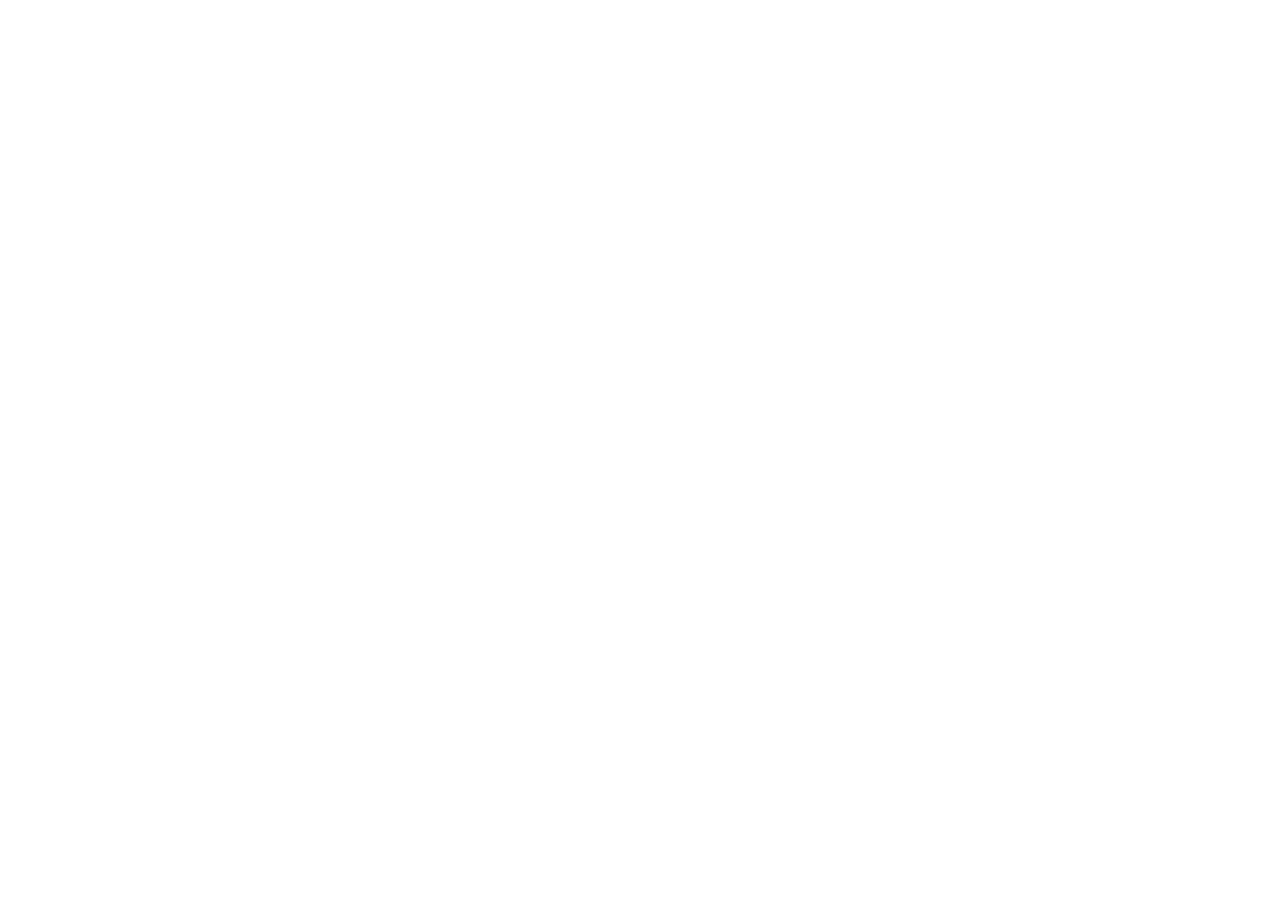
==== client/index.html @ d5b35cb5 "Refine website typography for a more modern and professional appearance Updates fonts in index.html," ====
<!DOCTYPE html>
<html lang="en">
  <head>
    <meta charset="UTF-8" />
    <meta name="viewport" content="width=device-width, initial-scale=1.0, maximum-scale=1" />
    <title>Claire Imbrogno | Hair and Makeup Artist Melbourne</title>
    <meta name="description" content="Professional hair and makeup artist in Melbourne specializing in bridal, editorial, and commercial beauty. Book your transformation with Claire Imbrogno today." />
    <meta name="keywords" content="makeup artist, hair stylist, Melbourne, bridal makeup, professional makeup, Claire Imbrogno, beauty" />
    <meta name="author" content="Claire Imbrogno" />
    
    <!-- Open Graph / Social Media Meta Tags -->
    <meta property="og:title" content="Claire Imbrogno | Hair and Makeup Artist Melbourne" />
    <meta property="og:description" content="Professional hair and makeup artist in Melbourne specializing in bridal, editorial, and commercial beauty by Claire Imbrogno." />
    <meta property="og:type" content="website" />
    <meta property="og:url" content="https://www.cimakeup.com.au" />
    <meta property="og:image" content="https://images.unsplash.com/photo-1522337360788-8b13dee7a37e?ixlib=rb-4.0.3&auto=format&fit=crop&w=1200&h=630" />
    
    <!-- Favicon -->
    <link rel="icon" href="data:image/svg+xml,<svg xmlns=%22http://www.w3.org/2000/svg%22 viewBox=%220 0 100 100%22><text y=%22.9em%22 font-size=%2290%22>💄</text></svg>" />
    
    <!-- Google Fonts -->
    <link rel="preconnect" href="https://fonts.googleapis.com" />
    <link rel="preconnect" href="https://fonts.gstatic.com" crossorigin />
    <link href="https://fonts.googleapis.com/css2?family=Inter:wght@300;400;500;600;700&family=Playfair+Display:ital,wght@0,400;0,500;0,600;0,700;1,400;1,500;1,600;1,700&family=Cormorant+Garamond:wght@300;400;500;600;700&family=Italiana&family=Cinzel:wght@400;500;600&family=Bodoni+Moda:opsz,wght@6..96,400;6..96,500;6..96,600;6..96,700&family=Cormorant+Infant:ital,wght@0,300;0,400;0,500;0,600;0,700;1,300;1,400;1,500;1,600;1,700&family=Gilda+Display&family=Nanum+Myeongjo:wght@400;700;800&family=Libre+Caslon+Display&family=Yeseva+One&family=Marcellus&family=Rufina:wght@400;700&family=Cormorant:wght@300;400;500;600;700&family=Bodoni+Moda:ital,opsz,wght@0,6..96,400;0,6..96,500;0,6..96,600;0,6..96,700;1,6..96,400;1,6..96,500;1,6..96,600&family=Antic+Didone&family=Alex+Brush&family=Allura&family=Tangerine:wght@400;700&family=Great+Vibes&family=Pinyon+Script&family=Petit+Formal+Script&family=Parisienne&family=Meddon&family=Dancing+Script:wght@400;500;600;700&family=Montserrat+Alternates:wght@300;400;500&family=Cardo:ital,wght@0,400;0,700;1,400&family=Cormorant+SC:wght@300;400;500;600;700&family=Playfair+Display+SC:ital,wght@0,400;0,700;1,400;1,700&family=Didot&family=Elsie:wght@400;900&family=Raleway:ital,wght@0,300;0,400;0,500;1,300;1,400&display=swap" rel="stylesheet" />
  </head>
  <body>
    <div id="root"></div>
    <script type="module" src="/src/main.tsx"></script>
    <!-- This is a replit script which adds a banner on the top of the page when opened in development mode outside the replit environment -->
    <script type="text/javascript" src="https://replit.com/public/js/replit-dev-banner.js"></script>
  </body>
</html>
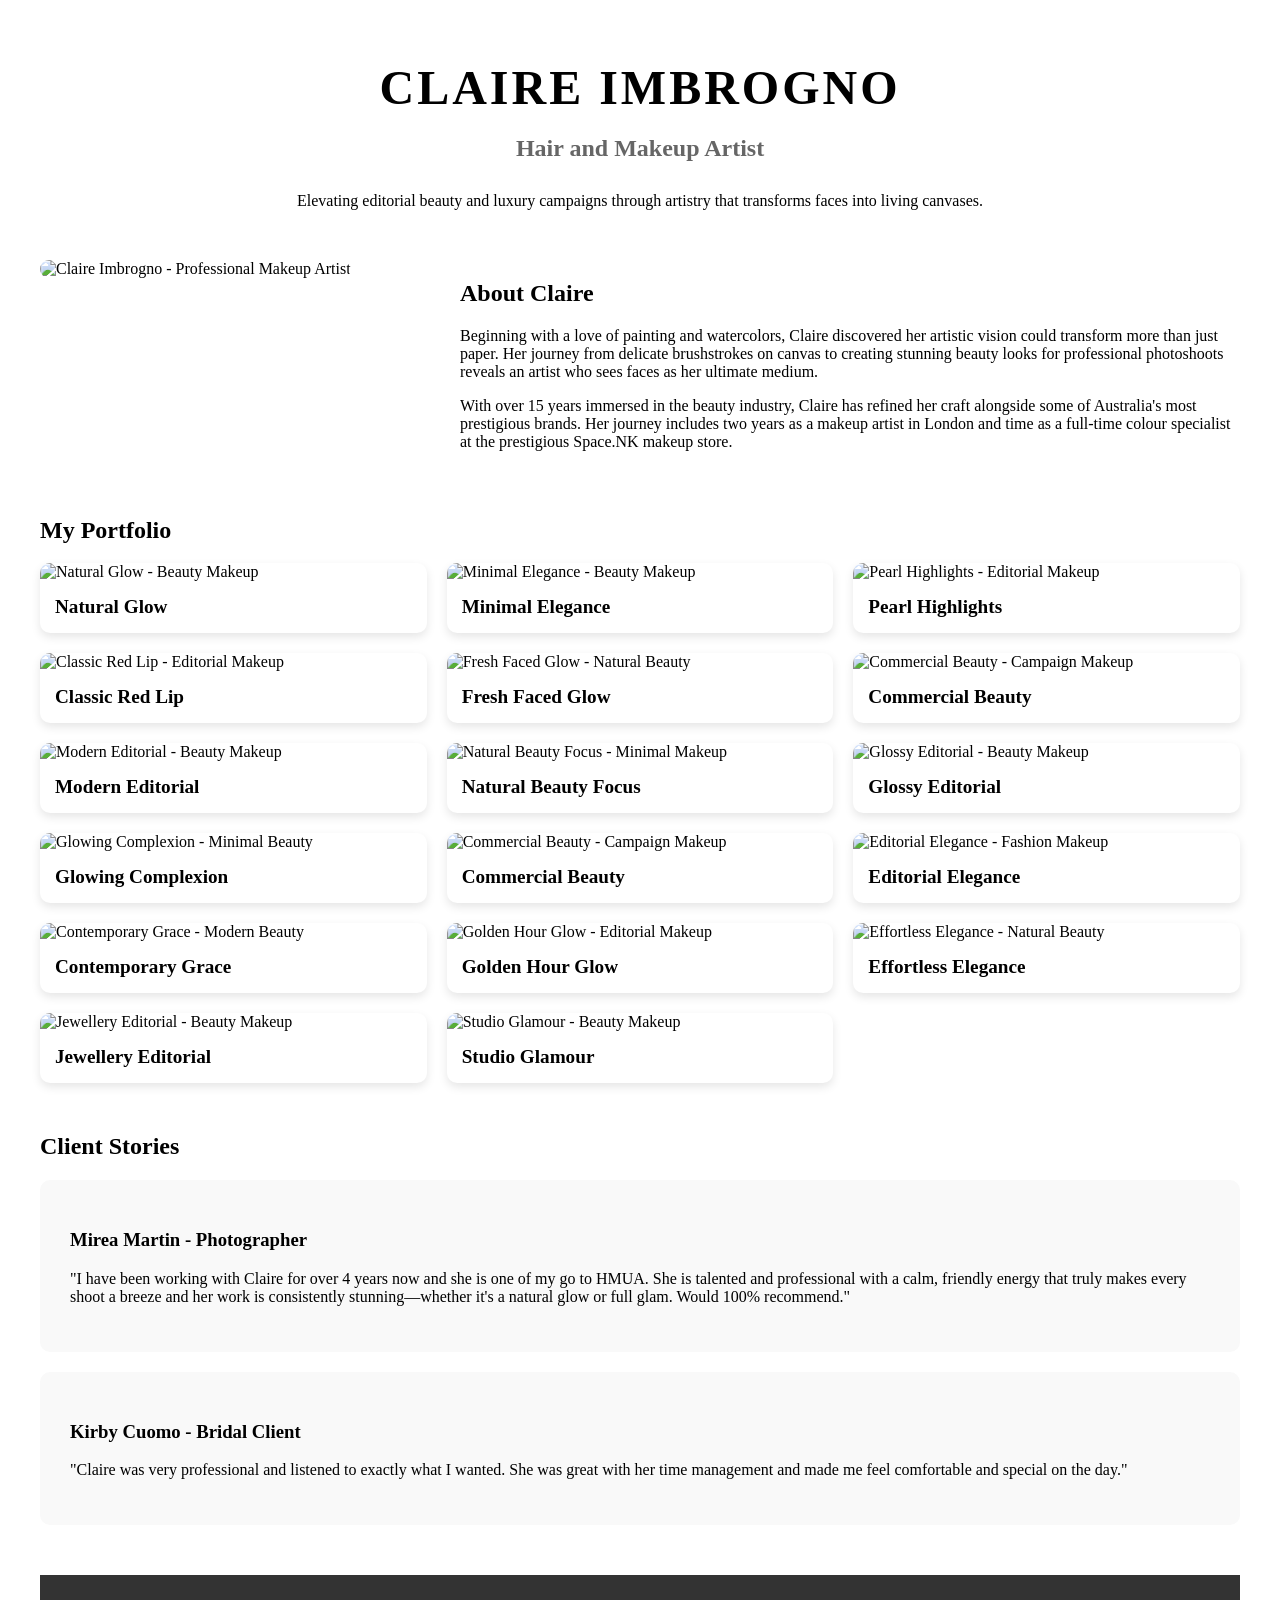
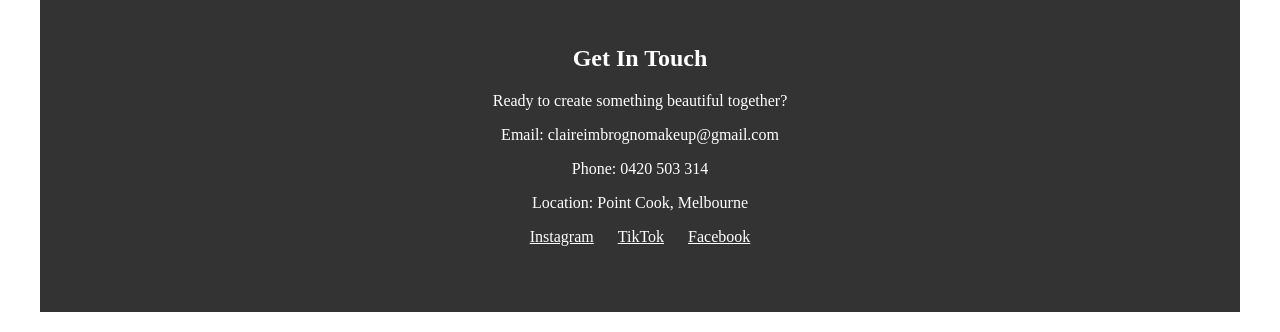
==== commit b9335fb0: "Update index.html" ====
--- a/client/index.html
+++ b/client/index.html
@@ -1,32 +1,169 @@
 <!DOCTYPE html>
 <html lang="en">
-  <head>
-    <meta charset="UTF-8" />
-    <meta name="viewport" content="width=device-width, initial-scale=1.0, maximum-scale=1" />
-    <title>Claire Imbrogno | Hair and Makeup Artist Melbourne</title>
-    <meta name="description" content="Professional hair and makeup artist in Melbourne specializing in bridal, editorial, and commercial beauty. Book your transformation with Claire Imbrogno today." />
-    <meta name="keywords" content="makeup artist, hair stylist, Melbourne, bridal makeup, professional makeup, Claire Imbrogno, beauty" />
-    <meta name="author" content="Claire Imbrogno" />
-    
-    <!-- Open Graph / Social Media Meta Tags -->
-    <meta property="og:title" content="Claire Imbrogno | Hair and Makeup Artist Melbourne" />
-    <meta property="og:description" content="Professional hair and makeup artist in Melbourne specializing in bridal, editorial, and commercial beauty by Claire Imbrogno." />
-    <meta property="og:type" content="website" />
-    <meta property="og:url" content="https://www.cimakeup.com.au" />
-    <meta property="og:image" content="https://images.unsplash.com/photo-1522337360788-8b13dee7a37e?ixlib=rb-4.0.3&auto=format&fit=crop&w=1200&h=630" />
-    
-    <!-- Favicon -->
-    <link rel="icon" href="data:image/svg+xml,<svg xmlns=%22http://www.w3.org/2000/svg%22 viewBox=%220 0 100 100%22><text y=%22.9em%22 font-size=%2290%22>💄</text></svg>" />
-    
-    <!-- Google Fonts -->
-    <link rel="preconnect" href="https://fonts.googleapis.com" />
-    <link rel="preconnect" href="https://fonts.gstatic.com" crossorigin />
-    <link href="https://fonts.googleapis.com/css2?family=Inter:wght@300;400;500;600;700&family=Playfair+Display:ital,wght@0,400;0,500;0,600;0,700;1,400;1,500;1,600;1,700&family=Cormorant+Garamond:wght@300;400;500;600;700&family=Italiana&family=Cinzel:wght@400;500;600&family=Bodoni+Moda:opsz,wght@6..96,400;6..96,500;6..96,600;6..96,700&family=Cormorant+Infant:ital,wght@0,300;0,400;0,500;0,600;0,700;1,300;1,400;1,500;1,600;1,700&family=Gilda+Display&family=Nanum+Myeongjo:wght@400;700;800&family=Libre+Caslon+Display&family=Yeseva+One&family=Marcellus&family=Rufina:wght@400;700&family=Cormorant:wght@300;400;500;600;700&family=Bodoni+Moda:ital,opsz,wght@0,6..96,400;0,6..96,500;0,6..96,600;0,6..96,700;1,6..96,400;1,6..96,500;1,6..96,600&family=Antic+Didone&family=Alex+Brush&family=Allura&family=Tangerine:wght@400;700&family=Great+Vibes&family=Pinyon+Script&family=Petit+Formal+Script&family=Parisienne&family=Meddon&family=Dancing+Script:wght@400;500;600;700&family=Montserrat+Alternates:wght@300;400;500&family=Cardo:ital,wght@0,400;0,700;1,400&family=Cormorant+SC:wght@300;400;500;600;700&family=Playfair+Display+SC:ital,wght@0,400;0,700;1,400;1,700&family=Didot&family=Elsie:wght@400;900&family=Raleway:ital,wght@0,300;0,400;0,500;1,300;1,400&display=swap" rel="stylesheet" />
-  </head>
-  <body>
-    <div id="root"></div>
-    <script type="module" src="/src/main.tsx"></script>
-    <!-- This is a replit script which adds a banner on the top of the page when opened in development mode outside the replit environment -->
-    <script type="text/javascript" src="https://replit.com/public/js/replit-dev-banner.js"></script>
-  </body>
+<head>
+    <meta charset="UTF-8">
+    <meta name="viewport" content="width=device-width, initial-scale=1.0">
+    <title>Claire Imbrogno - Professional Makeup Artist</title>
+    <meta name="description" content="Professional makeup artist in Melbourne specializing in beauty, editorial, campaign, and bridal makeup. Creating stunning looks for photoshoots, weddings, and special events.">
+    <style>
+        body { font-family: 'Tenor Sans', Georgia, serif; margin: 0; padding: 0; }
+        .container { max-width: 1200px; margin: 0 auto; padding: 20px; }
+        .hero { text-align: center; margin-bottom: 50px; }
+        .hero h1 { font-size: 3rem; margin-bottom: 10px; letter-spacing: 3px; }
+        .hero h2 { font-size: 1.5rem; color: #666; margin-bottom: 30px; }
+        .portfolio-grid { display: grid; grid-template-columns: repeat(auto-fit, minmax(300px, 1fr)); gap: 20px; margin-bottom: 50px; }
+        .portfolio-item { background: white; border-radius: 10px; overflow: hidden; box-shadow: 0 4px 10px rgba(0,0,0,0.1); }
+        .portfolio-item img { width: 100%; height: 400px; object-fit: cover; }
+        .portfolio-item h3 { padding: 15px; margin: 0; font-size: 1.2rem; }
+        .about-section { display: grid; grid-template-columns: 1fr 2fr; gap: 30px; margin-bottom: 50px; }
+        .about-image img { width: 100%; border-radius: 10px; }
+        .testimonials { margin-bottom: 50px; }
+        .testimonial { background: #f9f9f9; padding: 30px; border-radius: 10px; margin-bottom: 20px; }
+        .contact { text-align: center; background: #333; color: white; padding: 50px; }
+        .hidden { display: none; }
+    </style>
+</head>
+<body>
+    <div class="container">
+        <!-- Hero Section -->
+        <section class="hero">
+            <h1>CLAIRE IMBROGNO</h1>
+            <h2>Hair and Makeup Artist</h2>
+            <p>Elevating editorial beauty and luxury campaigns through artistry that transforms faces into living canvases.</p>
+        </section>
+
+        <!-- About Section -->
+        <section class="about-section">
+            <div class="about-image">
+                <img src="assets/portfolio/Claire-scaled.jpeg" alt="Claire Imbrogno - Professional Makeup Artist">
+            </div>
+            <div class="about-text">
+                <h2>About Claire</h2>
+                <p>Beginning with a love of painting and watercolors, Claire discovered her artistic vision could transform more than just paper. Her journey from delicate brushstrokes on canvas to creating stunning beauty looks for professional photoshoots reveals an artist who sees faces as her ultimate medium.</p>
+                <p>With over 15 years immersed in the beauty industry, Claire has refined her craft alongside some of Australia's most prestigious brands. Her journey includes two years as a makeup artist in London and time as a full-time colour specialist at the prestigious Space.NK makeup store.</p>
+            </div>
+        </section>
+
+        <!-- Portfolio Section -->
+        <section class="portfolio">
+            <h2>My Portfolio</h2>
+            <div class="portfolio-grid">
+                <div class="portfolio-item">
+                    <img src="assets/portfolio/IMG_7108.jpeg" alt="Natural Glow - Beauty Makeup">
+                    <h3>Natural Glow</h3>
+                </div>
+                <div class="portfolio-item">
+                    <img src="assets/portfolio/IMG_7112.jpeg" alt="Minimal Elegance - Beauty Makeup">
+                    <h3>Minimal Elegance</h3>
+                </div>
+                <div class="portfolio-item">
+                    <img src="assets/portfolio/240116_SUPRE_JGREEN_SH_04_658.jpeg" alt="Pearl Highlights - Editorial Makeup">
+                    <h3>Pearl Highlights</h3>
+                </div>
+                <div class="portfolio-item">
+                    <img src="assets/portfolio/240116_SUPRE_JGREEN_SH_09_1237.jpeg" alt="Classic Red Lip - Editorial Makeup">
+                    <h3>Classic Red Lip</h3>
+                </div>
+                <div class="portfolio-item">
+                    <img src="assets/portfolio/240215_SUPRE_JGREEN_01_095.jpeg" alt="Fresh Faced Glow - Natural Beauty">
+                    <h3>Fresh Faced Glow</h3>
+                </div>
+                <div class="portfolio-item">
+                    <img src="assets/portfolio/240215_SUPRE_JGREEN_03_544.jpeg" alt="Commercial Beauty - Campaign Makeup">
+                    <h3>Commercial Beauty</h3>
+                </div>
+                <div class="portfolio-item">
+                    <img src="assets/portfolio/240319_SUPRE_JGREEN_01_387.jpeg" alt="Modern Editorial - Beauty Makeup">
+                    <h3>Modern Editorial</h3>
+                </div>
+                <div class="portfolio-item">
+                    <img src="assets/portfolio/240405_SUPRE_JGREEN_02_506.jpeg" alt="Natural Beauty Focus - Minimal Makeup">
+                    <h3>Natural Beauty Focus</h3>
+                </div>
+                <div class="portfolio-item">
+                    <img src="assets/portfolio/240618_SUPRE_JGREEN_04_459.jpeg" alt="Glossy Editorial - Beauty Makeup">
+                    <h3>Glossy Editorial</h3>
+                </div>
+                <div class="portfolio-item">
+                    <img src="assets/portfolio/240716_SUPRE_JGREEN_DIGI_14_2730.jpeg" alt="Glowing Complexion - Minimal Beauty">
+                    <h3>Glowing Complexion</h3>
+                </div>
+                <div class="portfolio-item">
+                    <img src="assets/portfolio/240716_SUPRE_JGREEN_DIGI_17_3037.jpeg" alt="Commercial Beauty - Campaign Makeup">
+                    <h3>Commercial Beauty</h3>
+                </div>
+                <div class="portfolio-item">
+                    <img src="assets/portfolio/250411_ROLLAS_SH_13_4036.jpeg" alt="Editorial Elegance - Fashion Makeup">
+                    <h3>Editorial Elegance</h3>
+                </div>
+                <div class="portfolio-item">
+                    <img src="assets/portfolio/Facetune_01-05-2025-18-00-25.jpeg" alt="Contemporary Grace - Modern Beauty">
+                    <h3>Contemporary Grace</h3>
+                </div>
+                <div class="portfolio-item">
+                    <img src="assets/portfolio/REH_STUDIO_010425_JEWELLERY_3171.jpeg" alt="Golden Hour Glow - Editorial Makeup">
+                    <h3>Golden Hour Glow</h3>
+                </div>
+                <div class="portfolio-item">
+                    <img src="assets/portfolio/REH_STUDIO_010425_JEWELLERY_3233.jpeg" alt="Effortless Elegance - Natural Beauty">
+                    <h3>Effortless Elegance</h3>
+                </div>
+                <div class="portfolio-item">
+                    <img src="assets/portfolio/TEST_1735.jpeg" alt="Jewellery Editorial - Beauty Makeup">
+                    <h3>Jewellery Editorial</h3>
+                </div>
+                <div class="portfolio-item">
+                    <img src="assets/portfolio/IMG_6010.jpeg" alt="Studio Glamour - Beauty Makeup">
+                    <h3>Studio Glamour</h3>
+                </div>
+            </div>
+        </section>
+
+        <!-- Testimonials Section -->
+        <section class="testimonials">
+            <h2>Client Stories</h2>
+            <div class="testimonial">
+                <img src="assets/portfolio/240215_SUPRE_JGREEN_01_095.jpeg" alt="Mirea Martin Testimonial" class="hidden">
+                <h3>Mirea Martin - Photographer</h3>
+                <p>"I have been working with Claire for over 4 years now and she is one of my go to HMUA. She is talented and professional with a calm, friendly energy that truly makes every shoot a breeze and her work is consistently stunning—whether it's a natural glow or full glam. Would 100% recommend."</p>
+            </div>
+            <div class="testimonial">
+                <img src="assets/portfolio/240405_SUPRE_JGREEN_02_506.jpeg" alt="Kirby Cuomo Testimonial" class="hidden">
+                <h3>Kirby Cuomo - Bridal Client</h3>
+                <p>"Claire was very professional and listened to exactly what I wanted. She was great with her time management and made me feel comfortable and special on the day."</p>
+            </div>
+        </section>
+
+        <!-- Contact Section -->
+        <section class="contact">
+            <h2>Get In Touch</h2>
+            <p>Ready to create something beautiful together?</p>
+            <p>Email: claireimbrognomakeup@gmail.com</p>
+            <p>Phone: 0420 503 314</p>
+            <p>Location: Point Cook, Melbourne</p>
+            <p>
+                <a href="https://www.instagram.com/claire_imakeup" target="_blank" style="color: white; margin: 0 10px;">Instagram</a>
+                <a href="https://www.tiktok.com/@claire_imakeup" target="_blank" style="color: white; margin: 0 10px;">TikTok</a>
+                <a href="https://www.facebook.com/clairemakeup" target="_blank" style="color: white; margin: 0 10px;">Facebook</a>
+            </p>
+        </section>
+    </div>
+
+    <!-- Hidden images for preloading -->
+    <div class="hidden">
+        <img src="assets/portfolio/23_EPxSR_MAY_08-1915-scaled.jpeg" alt="preload">
+        <img src="assets/portfolio/231212_SUPRE_JGREEN_SH_01_064.jpeg" alt="preload">
+        <img src="assets/portfolio/231212_SUPRE_JGREEN_SH_03_223.jpeg" alt="preload">
+        <img src="assets/portfolio/231212_SUPRE_JGREEN_SH_12_1473.jpeg" alt="preload">
+        <img src="assets/portfolio/240117_SUPRE_JGREEN_SH_18_2880.jpeg" alt="preload">
+        <img src="assets/portfolio/8184540-10_830.jpeg" alt="preload">
+        <img src="assets/portfolio/93c45163-3436-4eaf-8ae7-60a95ed7ddb5.jpeg" alt="preload">
+        <img src="assets/portfolio/d7bfa2c9-75e2-49ed-b32a-34b4a208fabd.jpeg" alt="preload">
+        <img src="assets/portfolio/image_123986672.jpg" alt="preload">
+        <img src="assets/portfolio/image_6483441-2-scaled.jpg" alt="preload">
+        <img src="assets/portfolio/Image 19-7-2024 at 2.37 PM.jpeg" alt="preload">
+        <img src="assets/portfolio/Image 22-7-2024 at 2.52 PM.jpeg" alt="preload">
+        <img src="assets/portfolio/Image.jpeg" alt="preload">
+    </div>
+</body>
 </html>
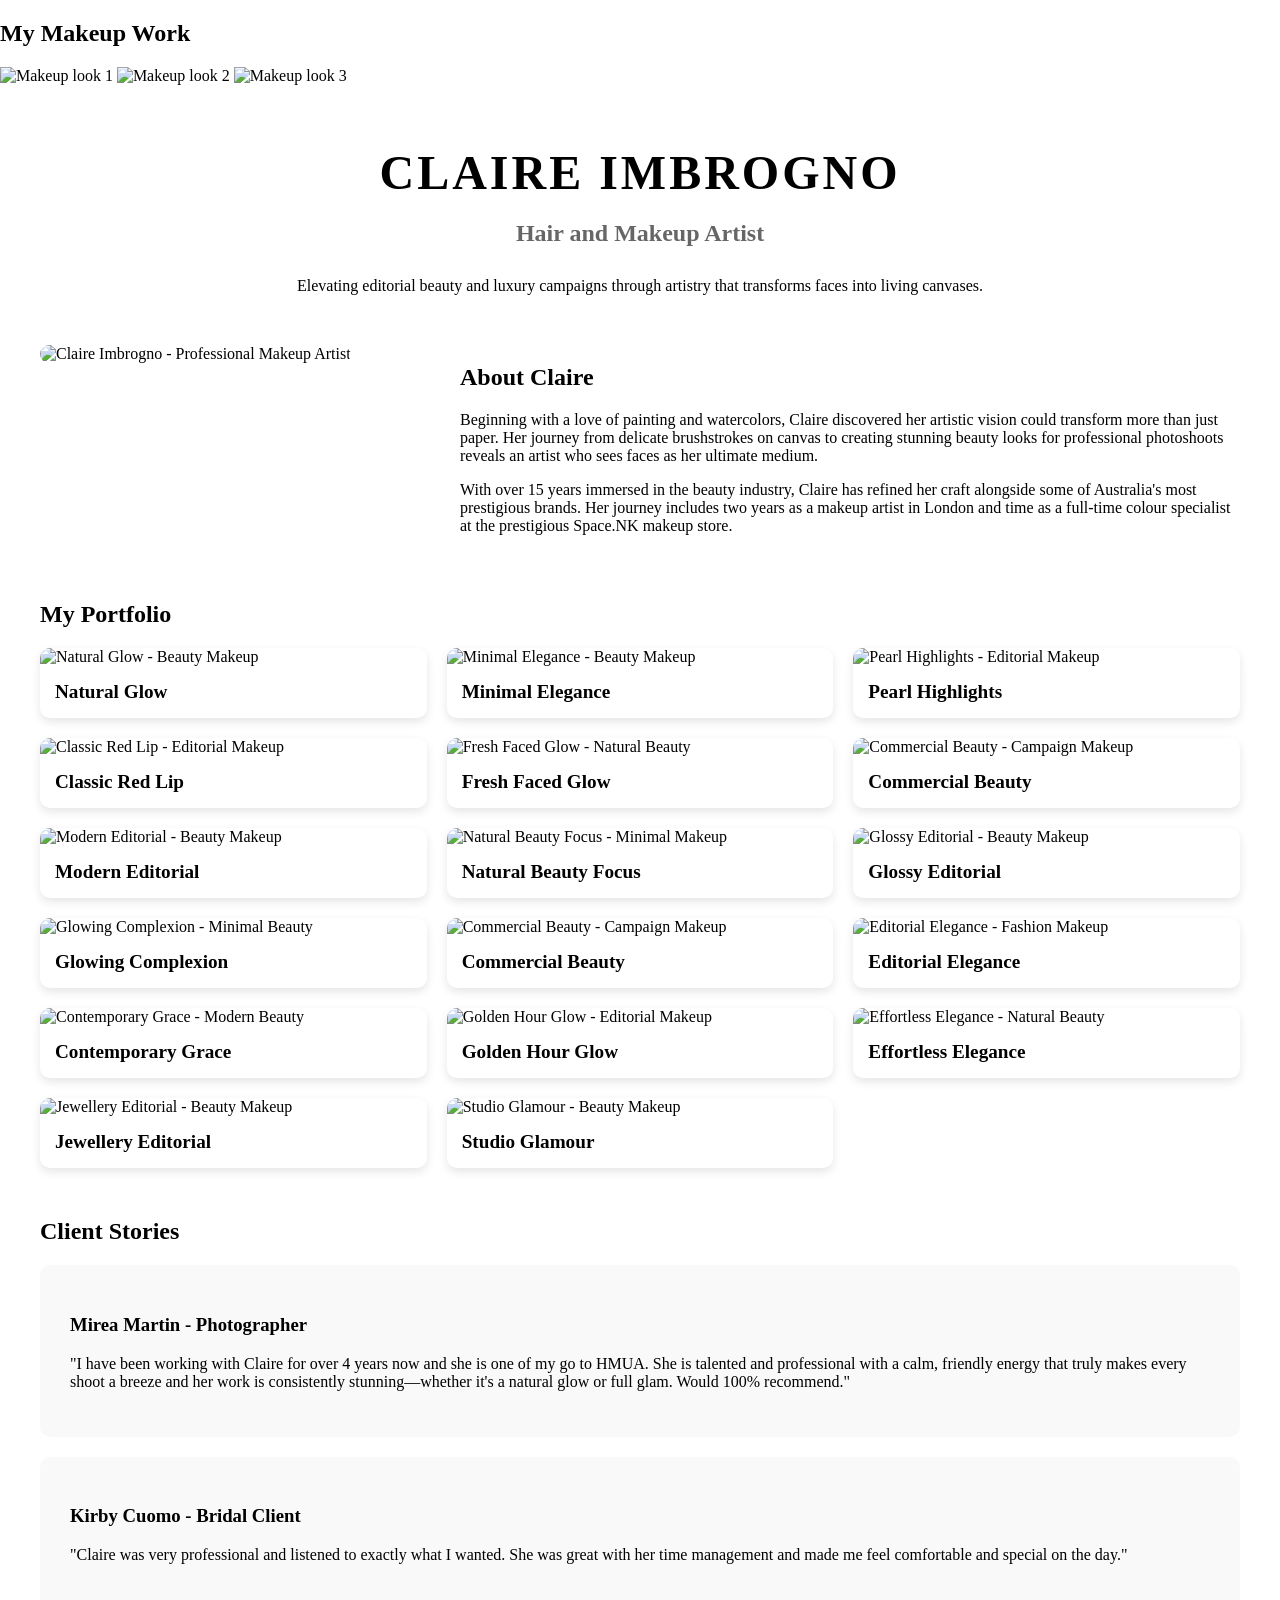
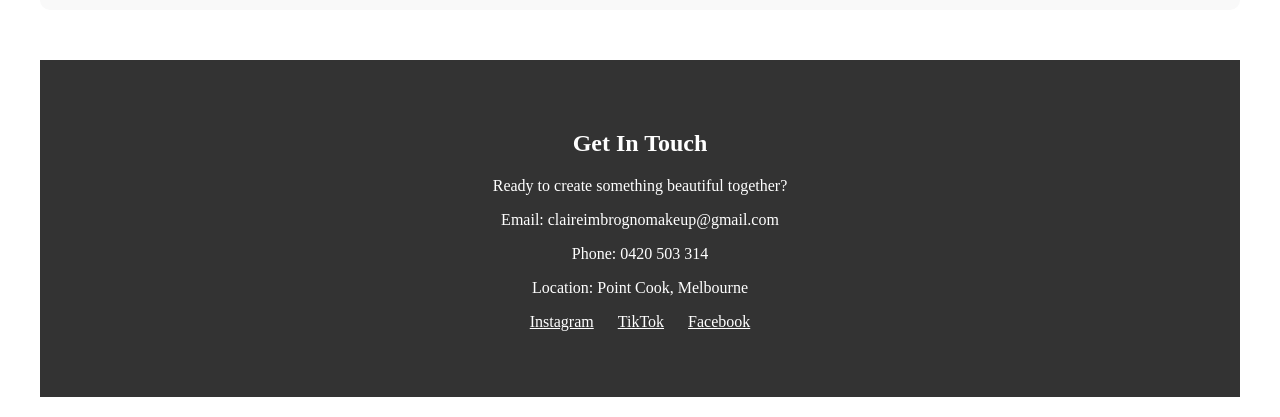
==== commit 1e8ea4fa: "Update index.html add image gallery" ====
--- a/client/index.html
+++ b/client/index.html
@@ -24,7 +24,10 @@
     </style>
 </head>
 <body>
-    <div class="container">
+<h2>My Makeup Work</h2>
+<img src="beauty1.jpg" alt="Makeup look 1" width="400">
+<img src="beauty2.jpg" alt="Makeup look 2" width="400">
+<img src="beauty3.jpg" alt="Makeup look 3" width="400">    <div class="container">
         <!-- Hero Section -->
         <section class="hero">
             <h1>CLAIRE IMBROGNO</h1>
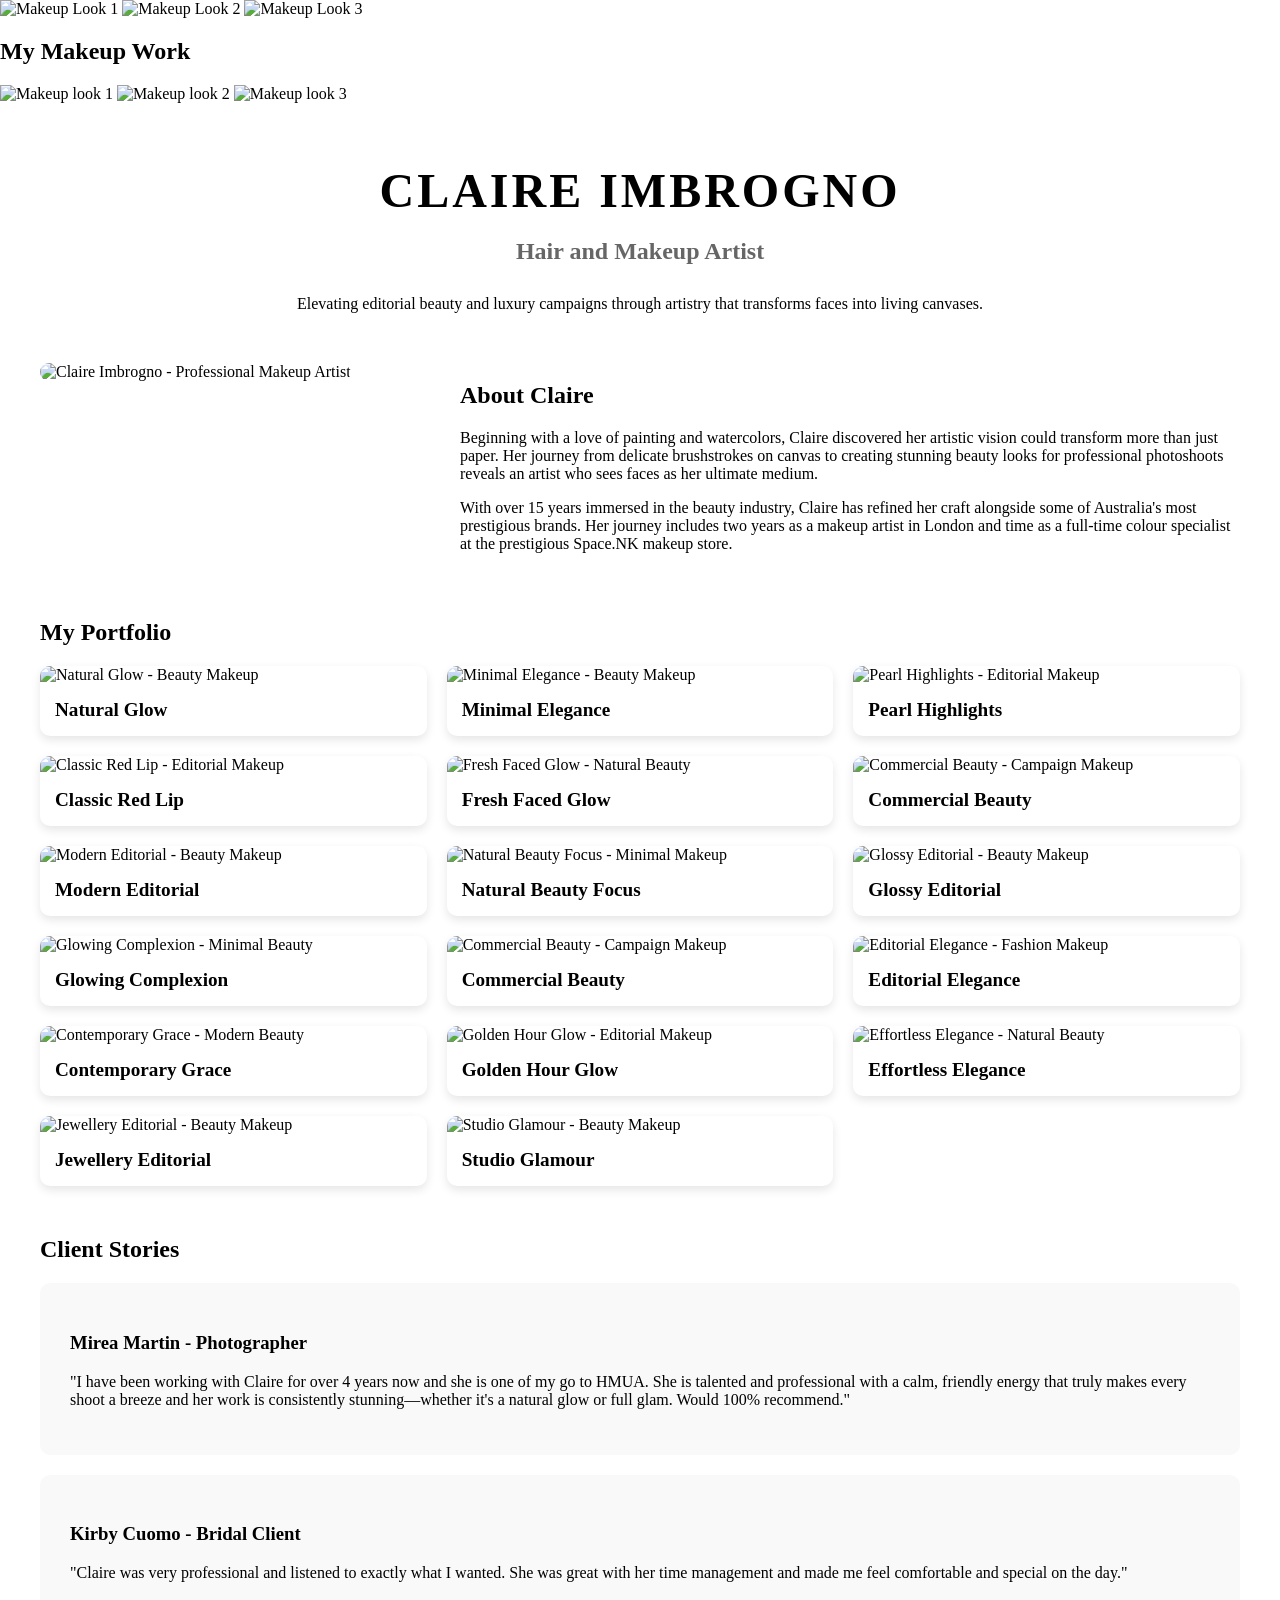
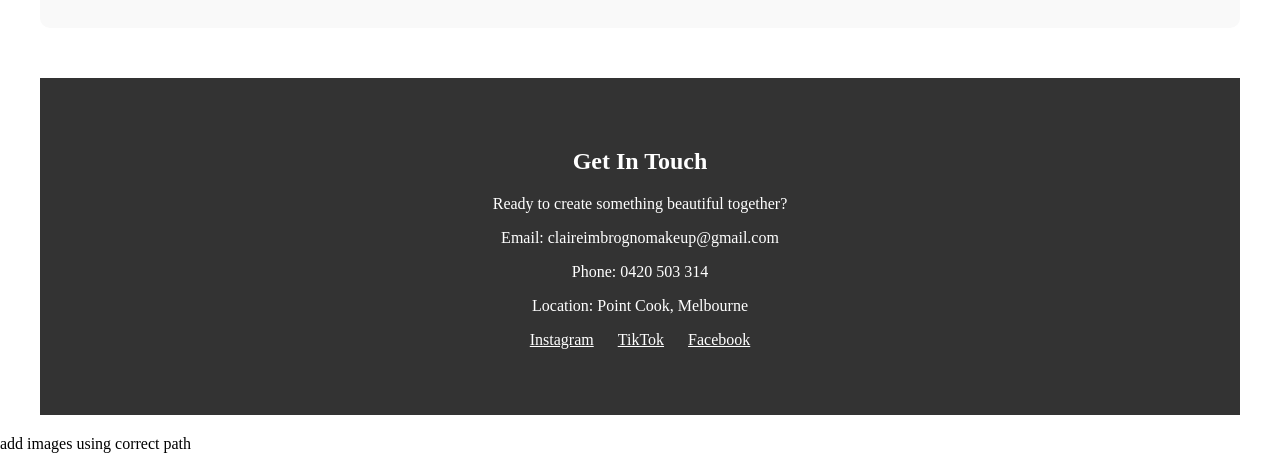
==== commit a088a50d: "Update index.html" ====
--- a/client/index.html
+++ b/client/index.html
@@ -23,7 +23,11 @@
         .hidden { display: none; }
     </style>
 </head>
-<body>
+<body> <div id="portfolio">
+<img src="public/assets/portfolio/beauty1.jpg" alt="Makeup Look 1" width="400">
+<img src="public/assets/portfolio/beauty2.jpg" alt="Makeup Look 2" width="400">
+<img src="public/assets/portfolio/beauty3.jpg" alt="Makeup Look 3" width="400">
+</div>
 <h2>My Makeup Work</h2>
 <img src="beauty1.jpg" alt="Makeup look 1" width="400">
 <img src="beauty2.jpg" alt="Makeup look 2" width="400">
@@ -170,3 +174,4 @@
     </div>
 </body>
 </html>
+add images using correct path
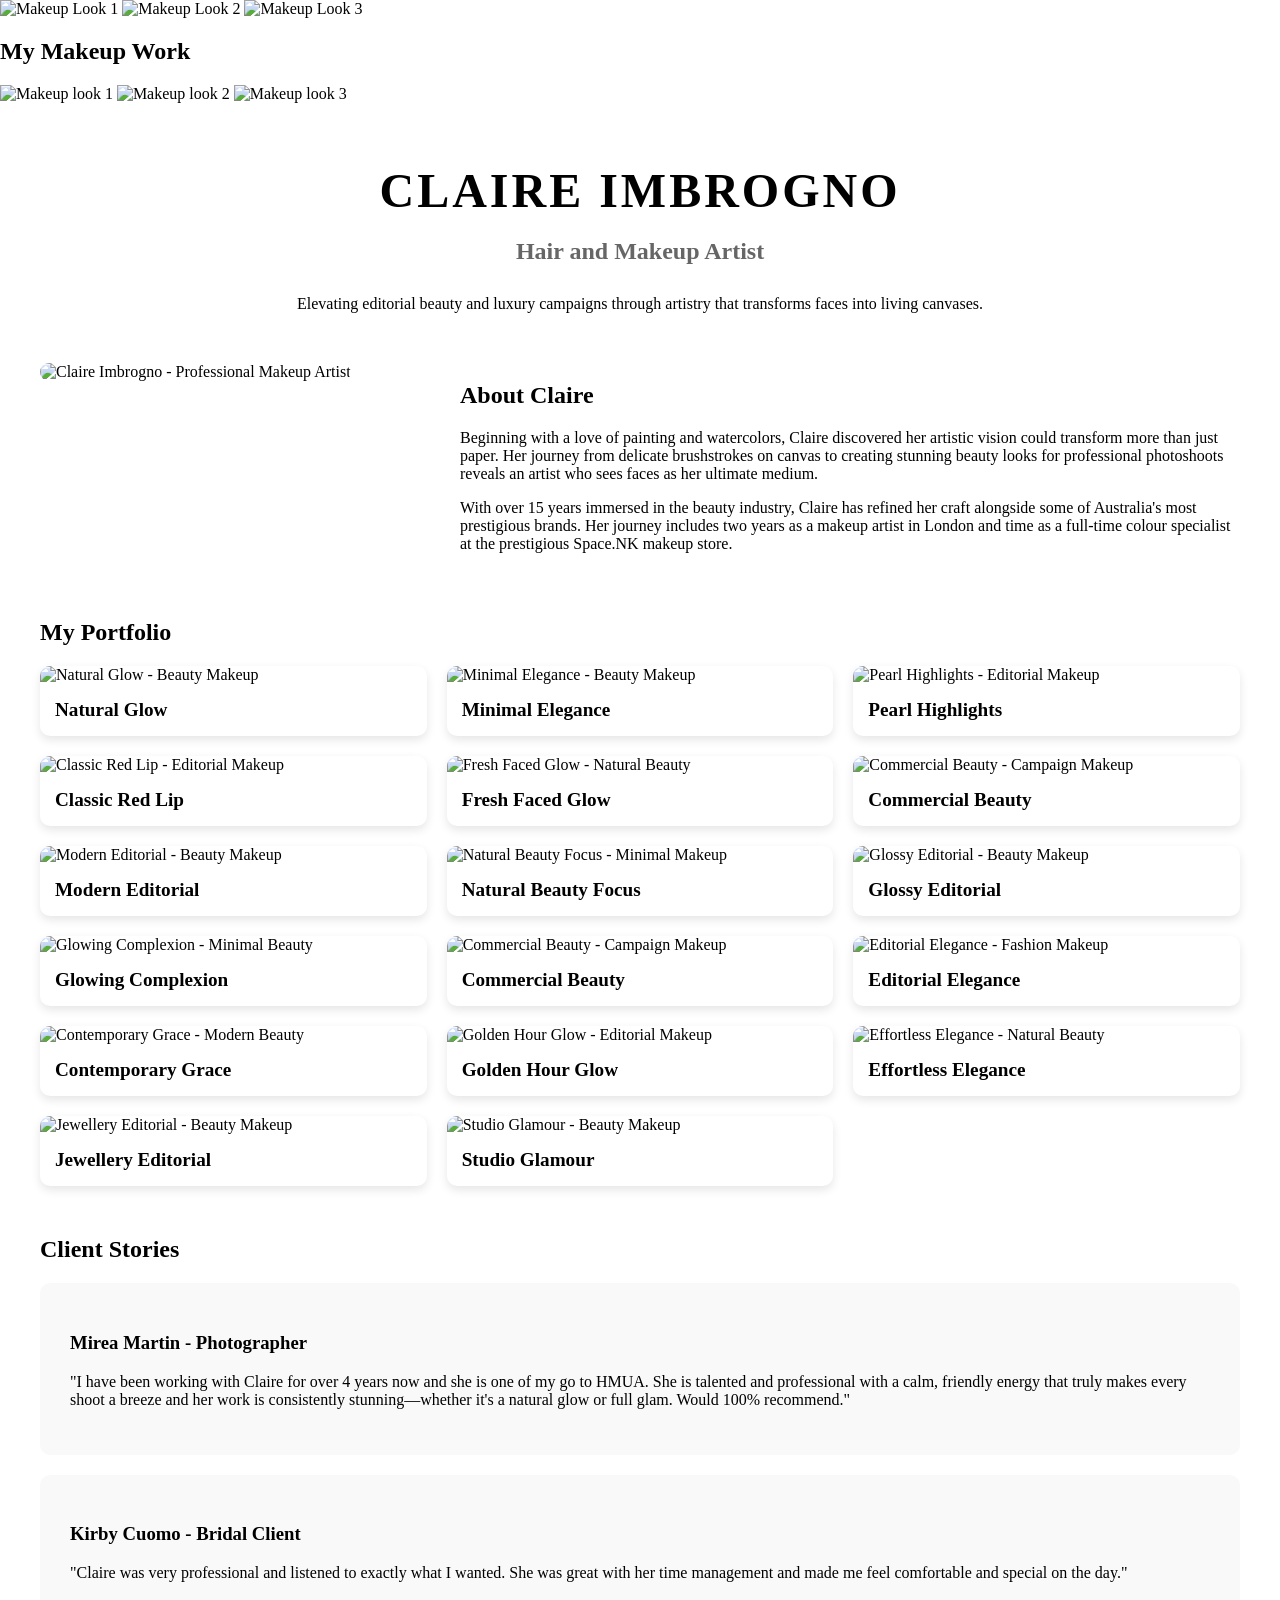
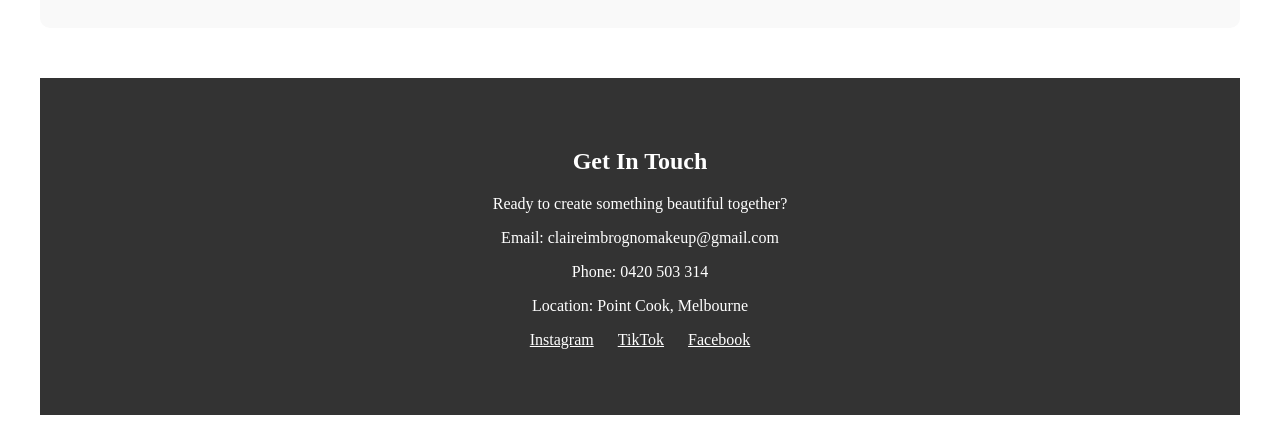
==== commit ba846da1: "trying updated image paths again (no public) fix image paths" ====
--- a/client/index.html
+++ b/client/index.html
@@ -24,9 +24,9 @@
     </style>
 </head>
 <body> <div id="portfolio">
-<img src="public/assets/portfolio/beauty1.jpg" alt="Makeup Look 1" width="400">
-<img src="public/assets/portfolio/beauty2.jpg" alt="Makeup Look 2" width="400">
-<img src="public/assets/portfolio/beauty3.jpg" alt="Makeup Look 3" width="400">
+<img src="/assets/portfolio/beauty1.jpg" alt="Makeup Look 1" width="400">
+<img src="/assets/portfolio/beauty2.jpg" alt="Makeup Look 2" width="400">
+<img src="/assets/portfolio/beauty3.jpg" alt="Makeup Look 3" width="400">
 </div>
 <h2>My Makeup Work</h2>
 <img src="beauty1.jpg" alt="Makeup look 1" width="400">
@@ -174,4 +174,3 @@
     </div>
 </body>
 </html>
-add images using correct path
